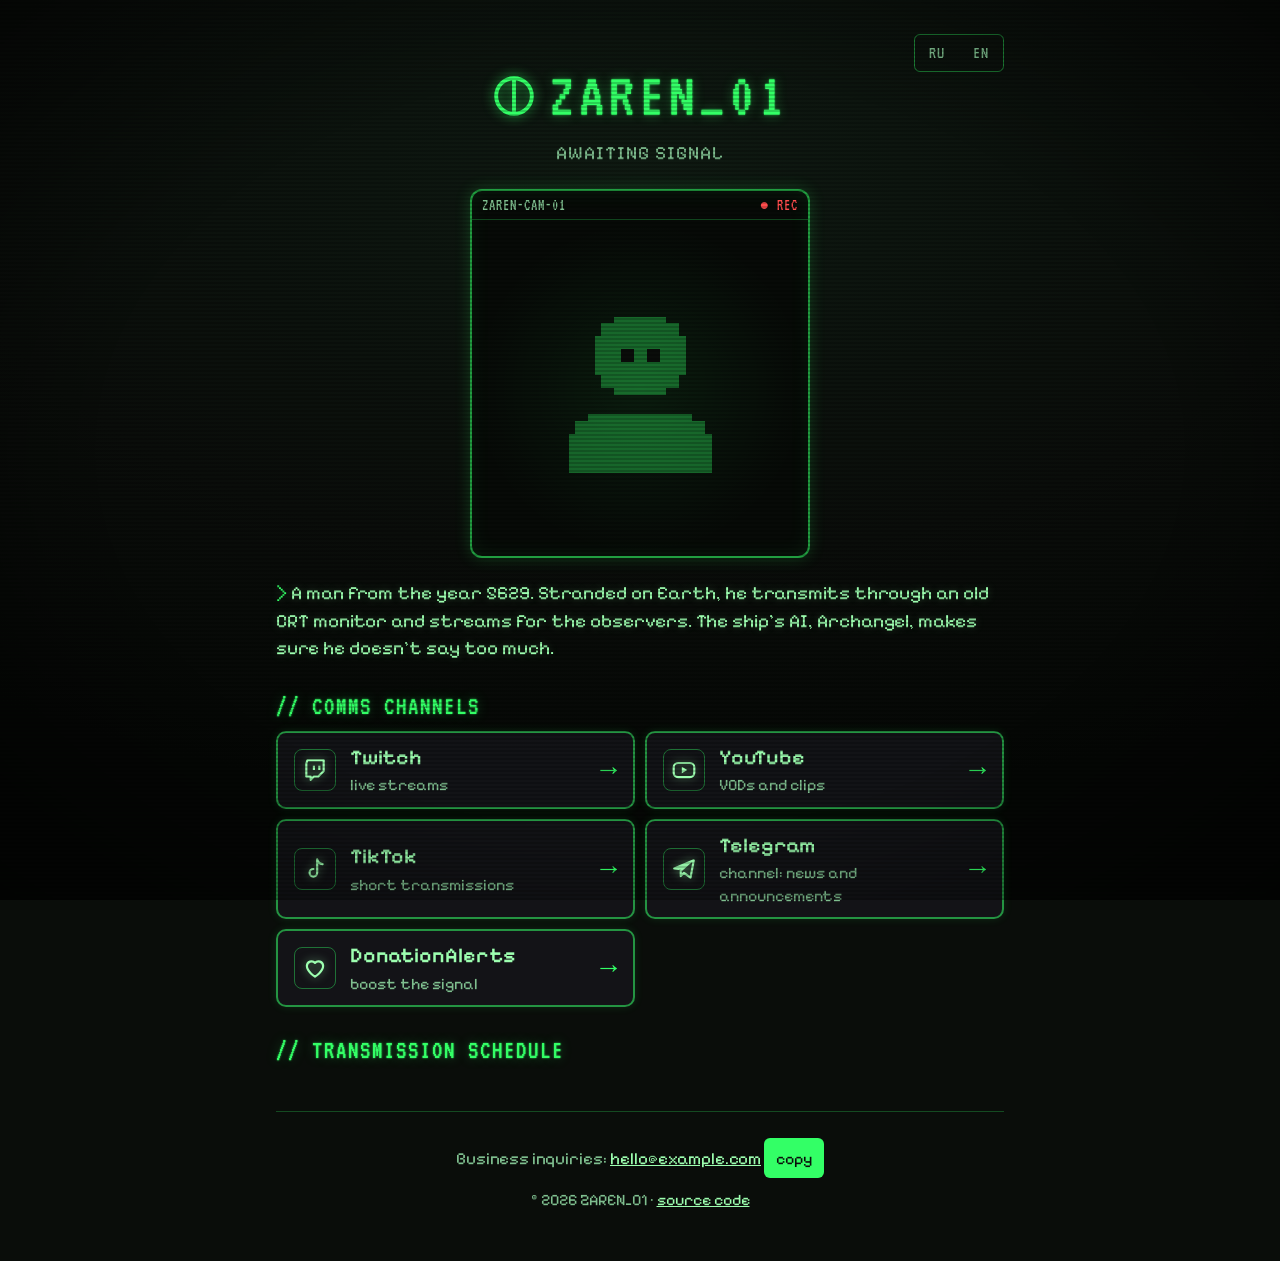
==== index.html @ 7e60ce32 "Блок 1: каркас — config.json, шрифты на сайте, шапка, язык RU/EN, каналы связи, подвал" ====
<!doctype html>
<html lang="ru">
<head>
<meta charset="utf-8">
<meta name="viewport" content="width=device-width, initial-scale=1">
<title>ZAREN_01 — сигнал из 5629 года</title>
<meta name="description" content="Зарен — человек из 5629 года. Эфиры, ссылки, расписание.">
<meta name="theme-color" content="#0a0d0a">
<!-- Превью для Telegram / Discord / VK. Ботам JS не выполняется — поэтому эти строки правятся прямо здесь. -->
<meta property="og:type" content="website">
<meta property="og:title" content="ZAREN_01 — сигнал из 5629 года">
<meta property="og:description" content="Человек из будущего выходит на связь. Эфиры, ссылки, расписание.">
<meta property="og:image" content="assets/og-image.png">
<meta name="twitter:card" content="summary_large_image">
<link rel="icon" href="assets/favicon.svg" type="image/svg+xml">
<link rel="icon" href="assets/favicon.png" type="image/png" sizes="64x64">
<link rel="preload" href="assets/fonts/pixelify-cyrillic.woff2" as="font" type="font/woff2" crossorigin>
<link rel="preload" href="assets/fonts/vt323-latin.woff2" as="font" type="font/woff2" crossorigin>
<link rel="stylesheet" href="css/style.css">
</head>
<body>
<div class="crt" aria-hidden="true"></div>

<!-- Иконки площадок (используются через <use href="#i-...">) -->
<svg width="0" height="0" style="position:absolute" aria-hidden="true">
  <symbol id="i-twitch" viewBox="0 0 24 24"><path fill="none" stroke="currentColor" stroke-width="2" stroke-linejoin="round" d="M5 3h15v10l-5 5h-4l-3 3v-3H4V6z"/><path stroke="currentColor" stroke-width="2" d="M11 8v4M16 8v4"/></symbol>
  <symbol id="i-youtube" viewBox="0 0 24 24"><rect x="2.5" y="5.5" width="19" height="13" rx="4" fill="none" stroke="currentColor" stroke-width="2"/><path fill="currentColor" d="M10 9v6l5-3z"/></symbol>
  <symbol id="i-tiktok" viewBox="0 0 24 24"><path fill="none" stroke="currentColor" stroke-width="2" stroke-linecap="round" d="M14 3v12.5a3.5 3.5 0 1 1-3.5-3.5M14 3c.5 2.6 2.3 4.2 5 4.5"/></symbol>
  <symbol id="i-telegram" viewBox="0 0 24 24"><path fill="none" stroke="currentColor" stroke-width="2" stroke-linejoin="round" d="M3 11.5 21 4l-3 16-6-4.5-3 3v-5l9-8-11 6.5z"/></symbol>
  <symbol id="i-discord" viewBox="0 0 24 24"><path fill="none" stroke="currentColor" stroke-width="2" stroke-linejoin="round" d="M7 6c3-1.3 7-1.3 10 0 2 3 3 6.5 3 10.5-1.5 1.3-3.2 2.1-5 2.5l-1-2c-1.3.3-2.7.3-4 0l-1 2c-1.8-.4-3.5-1.2-5-2.5C4 12.5 5 9 7 6z"/><circle cx="9.5" cy="12.5" r="1.4" fill="currentColor"/><circle cx="14.5" cy="12.5" r="1.4" fill="currentColor"/></symbol>
  <symbol id="i-donate" viewBox="0 0 24 24"><path fill="none" stroke="currentColor" stroke-width="2" stroke-linejoin="round" d="M12 20s-7.5-4.6-7.5-10A4.3 4.3 0 0 1 12 7.3 4.3 4.3 0 0 1 19.5 10c0 5.4-7.5 10-7.5 10z"/></symbol>
  <symbol id="i-boosty" viewBox="0 0 24 24"><path fill="none" stroke="currentColor" stroke-width="2" stroke-linejoin="round" d="M8 3h5.5a3.5 3.5 0 0 1 0 7H8zM8 10h6.5a4 4 0 0 1 0 8H8zM8 3v18"/></symbol>
  <symbol id="i-antenna" viewBox="0 0 24 24"><path fill="none" stroke="currentColor" stroke-width="2" stroke-linecap="round" stroke-linejoin="round" d="M5 4a10 10 0 0 0 9 14M5 4l11 5M10 6.3 7.5 12.5M12 20l-4 1h8l-2-3"/><circle cx="17" cy="9.5" r="1.5" fill="currentColor"/></symbol>
  <symbol id="i-link" viewBox="0 0 24 24"><path fill="none" stroke="currentColor" stroke-width="2" stroke-linecap="round" d="M10 14a4 4 0 0 0 6 0l3-3a4 4 0 0 0-6-6l-1 1M14 10a4 4 0 0 0-6 0l-3 3a4 4 0 0 0 6 6l1-1"/></symbol>
</svg>

<div class="page">
  <!-- 1. Шапка -->
  <header class="top">
    <div class="lang" role="group" aria-label="Язык / Language">
      <button type="button" data-lang="ru" aria-pressed="true">RU</button><button type="button" data-lang="en" aria-pressed="false">EN</button>
    </div>
    <div class="brand">
      <svg class="sym" id="sym" viewBox="0 0 40 40" role="img" aria-label="Символ Зарена"><circle cx="20" cy="20" r="15.5" fill="none" stroke="currentColor" stroke-width="3.4"/><line x1="20" y1="4.5" x2="20" y2="35.5" stroke="currentColor" stroke-width="3.4"/></svg>
      <h1 id="siteName">ZAREN_01</h1>
    </div>
    <!-- строка статуса: заполняется скриптом (в эфире / ожидается + ближайший сеанс) -->
    <p class="status wait" id="status" aria-live="polite"><span data-t="statusWait">СИГНАЛ ОЖИДАЕТСЯ</span></p>
  </header>

  <!-- 2. Аватар -->
  <section class="cam" id="blk-avatar" data-block="avatar">
    <div class="cam-bar" aria-hidden="true"><span>ZAREN-CAM-01</span><span class="rec">● REC</span></div>
    <div class="cam-view" id="camView" role="img" aria-label="Зарен, пиксельный аватар" data-t-aria="avatarLabel">
      <svg class="avatar-ph" viewBox="0 0 32 32" aria-hidden="true" shape-rendering="crispEdges">
        <path fill="currentColor" d="M12 5h8v1h2v2h1v6h-1v2h-2v1h-8v-1h-2v-2H9V8h1V6h2zM8 20h16v1h2v2h1v6H5v-6h1v-2h2z"/>
        <rect x="13" y="10" width="2" height="2" fill="#0a0d0a"/><rect x="17" y="10" width="2" height="2" fill="#0a0d0a"/>
      </svg>
    </div>
  </section>

  <!-- 3. Кто это -->
  <p class="about" id="blk-about" data-block="about"><span class="prompt" aria-hidden="true">&gt;</span> <span data-t="about">Человек из 5629 года. Застрял на Земле, выходит на связь через старый ЭЛТ-монитор и ведёт эфиры для наблюдателей.</span></p>

  <!-- 4. Каналы связи (кнопки строятся из config.json) -->
  <section id="blk-links" data-block="links" aria-labelledby="h-links">
    <h2 id="h-links" data-t="linksTitle">// КАНАЛЫ СВЯЗИ</h2>
    <div class="links" id="links"></div>
  </section>

  <!-- 5–6. Расписание и таймер -->
  <section id="blk-schedule" data-block="schedule" aria-labelledby="h-sched">
    <h2 id="h-sched" data-t="scheduleTitle">// РАСПИСАНИЕ СЕАНСОВ</h2>
    <div class="timer" id="timer" data-block="timer" hidden></div>
    <table class="sched" id="sched"></table>
    <p class="tz" id="tz"></p>
  </section>

  <!-- 7. Подвал -->
  <footer>
    <p><span data-t="collab">Сотрудничество:</span> <a class="mail" id="mail" href="#"></a> <button type="button" class="copy" id="copyMail" data-t="copy">скопировать</button></p>
    <p class="small">© <span id="year">2026</span> ZAREN_01 · <a id="source" href="#" data-t="source">исходники</a><span id="termHint" hidden> · <span data-t="terminalHint">нажмите</span> <kbd>~</kbd></span></p>
  </footer>
</div>

<noscript><p class="noscript">Для расписания и статуса эфира нужен JavaScript.</p></noscript>

<script src="js/main.js"></script>
</body>
</html>
---- css/style.css ----
/* ================== ШРИФТЫ (лежат на сайте — никаких запросов к Google) ==================
   Pixelify Sans — русский и основной текст, VT323 — латинские «экранные» надписи и цифры.
   Оба шрифта — SIL Open Font License, см. assets/fonts/OFL.txt */
@font-face { font-family: 'Pixelify Sans'; font-weight: 400 700; font-display: swap;
  src: url(../assets/fonts/pixelify-cyrillic.woff2) format('woff2'); unicode-range: U+0301, U+0400-045F, U+0490-0491, U+04B0-04B1, U+2116; }
@font-face { font-family: 'Pixelify Sans'; font-weight: 400 700; font-display: swap;
  src: url(../assets/fonts/pixelify-latin.woff2) format('woff2'); unicode-range: U+0000-00FF, U+0131, U+0152-0153, U+02BB-02BC, U+02C6, U+02DA, U+02DC, U+2000-206F, U+20AC, U+2122, U+2191, U+2193, U+2212, U+2215, U+FEFF, U+FFFD; }
@font-face { font-family: 'VT323'; font-weight: 400; font-display: swap;
  src: url(../assets/fonts/vt323-latin.woff2) format('woff2'); unicode-range: U+0000-00FF, U+2000-206F, U+2190-2193, U+25CF; }

/* ================== ПАЛИТРА ================== */
:root {
  --bg: #0a0d0a;
  --fg: #33ff66;
  --hi: #9dffb0;
  --echo: #9b5cff;
  --err: #ff4d4d;
  --graphite: #16161a;
  --dim: #7fbf8f;                       /* второстепенный текст: всё ещё контрастный (≈8:1 на фоне) */
  --font: 'Pixelify Sans', 'VT323', monospace;
  --font-osd: 'VT323', 'Pixelify Sans', monospace;
  --glow: 0 0 2px rgba(51,255,102,.8), 0 0 12px rgba(51,255,102,.35);
}

* { box-sizing: border-box; }
html { -webkit-text-size-adjust: 100%; }
body {
  margin: 0; min-height: 100vh; color: var(--fg); font: 18px/1.45 var(--font);
  background: radial-gradient(ellipse 90% 70% at 50% 20%, #0f1a12 0%, var(--bg) 60%, #050705 100%) fixed, var(--bg);
}
a { color: var(--hi); }
:focus-visible { outline: 3px solid var(--hi); outline-offset: 3px; border-radius: 4px; }

/* лёгкие scanlines и виньетка поверх всего — не мешают кликам */
.crt {
  position: fixed; inset: 0; pointer-events: none; z-index: 50;
  background:
    repeating-linear-gradient(to bottom, transparent 0 2px, rgba(0,0,0,.18) 2px 4px),
    radial-gradient(ellipse at center, transparent 60%, rgba(0,0,0,.45));
}

.page { max-width: 560px; margin: 0 auto; padding: 18px 16px 40px; }

/* ================== 1. ШАПКА ================== */
.top { position: relative; text-align: center; padding-top: 30px; }
.lang { position: absolute; right: 0; top: 0; display: flex; border: 1px solid rgba(51,255,102,.5); border-radius: 6px; overflow: hidden; }
.lang button {
  font: 18px/1 var(--font-osd); letter-spacing: 1px; color: var(--dim); background: transparent;
  border: 0; padding: 6px 10px; min-width: 44px; min-height: 36px; cursor: pointer;
}
.lang button.on { color: var(--bg); background: var(--fg); }
.brand { display: flex; align-items: center; justify-content: center; gap: 12px; }
.sym { width: 46px; height: 46px; filter: drop-shadow(0 0 6px rgba(51,255,102,.7)); cursor: pointer; }
h1 { margin: 0; font: 64px/1 var(--font-osd); letter-spacing: 4px; text-shadow: var(--glow); }
.status { margin: 12px 0 0; min-height: 1.4em; font: 19px/1.4 var(--font); letter-spacing: 1px; }
.status.live { color: var(--hi); }
.status.live i { font-style: normal; color: var(--err); text-shadow: 0 0 8px var(--err); animation: blink 1s steps(1) infinite; }
.status.live a { margin-left: .4em; }
.status.wait { color: var(--dim); }
.status .next { white-space: nowrap; }
@keyframes blink { 50% { opacity: .15; } }

/* ================== 2. АВАТАР ================== */
.cam { margin: 22px auto 0; max-width: 340px; border: 2px solid rgba(51,255,102,.6); border-radius: 12px;
  box-shadow: 0 0 16px rgba(51,255,102,.2), inset 0 0 20px rgba(51,255,102,.08); overflow: hidden; background: #070a07; }
.cam-bar { display: flex; justify-content: space-between; padding: 4px 10px; font: 16px/1.3 var(--font-osd);
  letter-spacing: 1px; color: var(--dim); border-bottom: 1px solid rgba(51,255,102,.3); }
.cam-bar .rec { color: var(--err); animation: blink 1.6s steps(1) infinite; }
.cam-view { position: relative; aspect-ratio: 1; display: grid; place-items: center;
  background: radial-gradient(ellipse at center, rgba(51,255,102,.08), transparent 70%); }
.avatar-ph { width: 62%; color: rgba(51,255,102,.35); }

/* ================== 3. КТО ЭТО ================== */
.about { margin: 22px 0 6px; color: var(--hi); font-size: 19px; text-shadow: 0 0 8px rgba(157,255,176,.25); }
.prompt { color: var(--fg); }

/* ================== 4. КАНАЛЫ СВЯЗИ ================== */
h2 { margin: 30px 0 12px; font: 26px/1 var(--font-osd); letter-spacing: 2px; color: var(--fg); text-shadow: var(--glow); }
.links { display: grid; gap: 10px; }
.link {
  display: flex; align-items: center; gap: 14px; min-height: 64px; padding: 10px 16px;
  color: var(--fg); text-decoration: none; background: rgba(22,22,26,.85);
  border: 2px solid rgba(51,255,102,.55); border-radius: 10px;
  box-shadow: 0 0 10px rgba(51,255,102,.12); transition: background .15s, border-color .15s, transform .1s;
}
.link:hover, .link:focus-visible { background: rgba(51,255,102,.12); border-color: var(--hi); }
.link:active { transform: translateY(1px); }
.ico { width: 42px; height: 42px; flex: none; display: grid; place-items: center;
  border: 1px solid rgba(51,255,102,.4); border-radius: 8px; color: var(--hi); }
.ico svg { width: 26px; height: 26px; filter: drop-shadow(0 0 4px rgba(157,255,176,.5)); }
.lt { flex: 1; min-width: 0; display: flex; flex-direction: column; }
.lt b { font-weight: 600; font-size: 21px; color: var(--hi); overflow-wrap: anywhere; }
.lt small { font-size: 16px; color: var(--dim); }
.go { font: 28px/1 var(--font-osd); color: var(--fg); }

/* ================== 5–6. РАСПИСАНИЕ И ТАЙМЕР ================== */
.timer { text-align: center; padding: 14px; border: 1px dashed rgba(51,255,102,.45); border-radius: 10px; margin-bottom: 14px; }
.timer small { display: block; font-size: 17px; letter-spacing: 2px; color: var(--dim); }
.timer b { display: block; font: 46px/1.1 var(--font-osd); letter-spacing: 2px; color: var(--hi); text-shadow: 0 0 12px rgba(157,255,176,.5); font-weight: normal; }
.timer b u { text-decoration: none; font: 26px var(--font); margin: 0 .35em 0 .05em; }   /* д / ч / м — пиксельной кириллицей */
.timer.live b { font: 26px/1.3 var(--font); color: var(--hi); }
.sched { width: 100%; border-collapse: collapse; font-size: 18px; }
.sched th { text-align: left; width: 3.2em; color: var(--hi); font-weight: 500; }
.sched td, .sched th { padding: 8px 4px; border-bottom: 1px solid rgba(51,255,102,.18); vertical-align: top; }
.sched .local { text-align: right; color: var(--dim); }
.sched .note { display: block; font-size: 16px; color: var(--dim); }
.tz { margin: 8px 0 0; font-size: 16px; color: var(--dim); }

/* ================== 7. ПОДВАЛ ================== */
footer { margin-top: 36px; padding-top: 16px; border-top: 1px solid rgba(51,255,102,.25); text-align: center; font-size: 17px; color: var(--dim); }
footer p { margin: 10px 0; }
.mail { color: var(--hi); overflow-wrap: anywhere; }
.copy { font: 16px var(--font); color: var(--bg); background: var(--fg); border: 0; border-radius: 6px; padding: 6px 12px; min-height: 40px; cursor: pointer; }
.small { font-size: 16px; }
kbd { font: 18px var(--font-osd); border: 1px solid rgba(51,255,102,.5); border-radius: 4px; padding: 0 6px; }
.noscript { text-align: center; color: var(--dim); }
[hidden] { display: none !important; }

/* на широком экране каналы связи — в две колонки */
@media (min-width: 720px) {
  .page { max-width: 760px; padding-top: 34px; }
  .links { grid-template-columns: 1fr 1fr; }
}

/* меньше движения — без мигания и глитчей */
@media (prefers-reduced-motion: reduce) {
  *, *::before, *::after { animation: none !important; transition: none !important; }
}
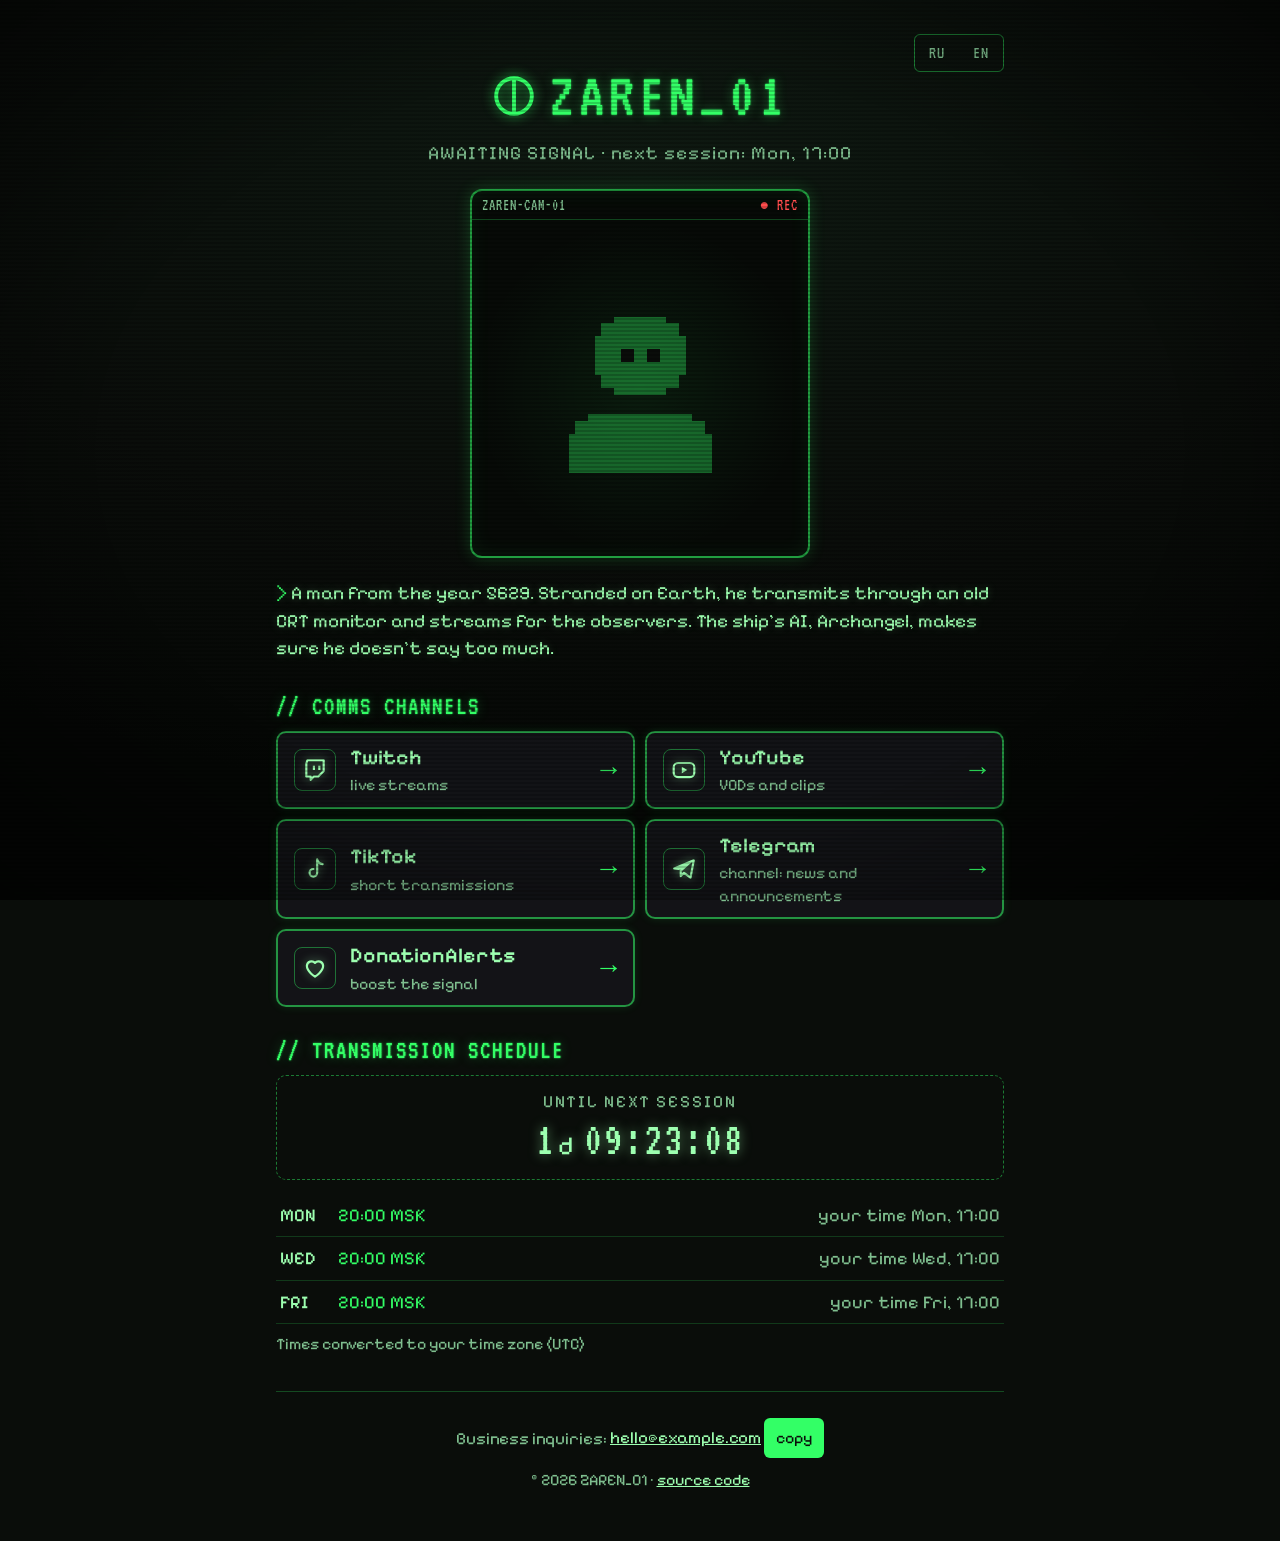
==== commit 1bddac38: "Блок 2: расписание с пересчётом в часовой пояс посетителя, таймер до дебюта / следующего сеанса" ====
--- a/index.html
+++ b/index.html
@@ -86,5 +86,6 @@
 <noscript><p class="noscript">Для расписания и статуса эфира нужен JavaScript.</p></noscript>
 
 <script src="js/main.js"></script>
+<script src="js/schedule.js"></script>
 </body>
 </html>
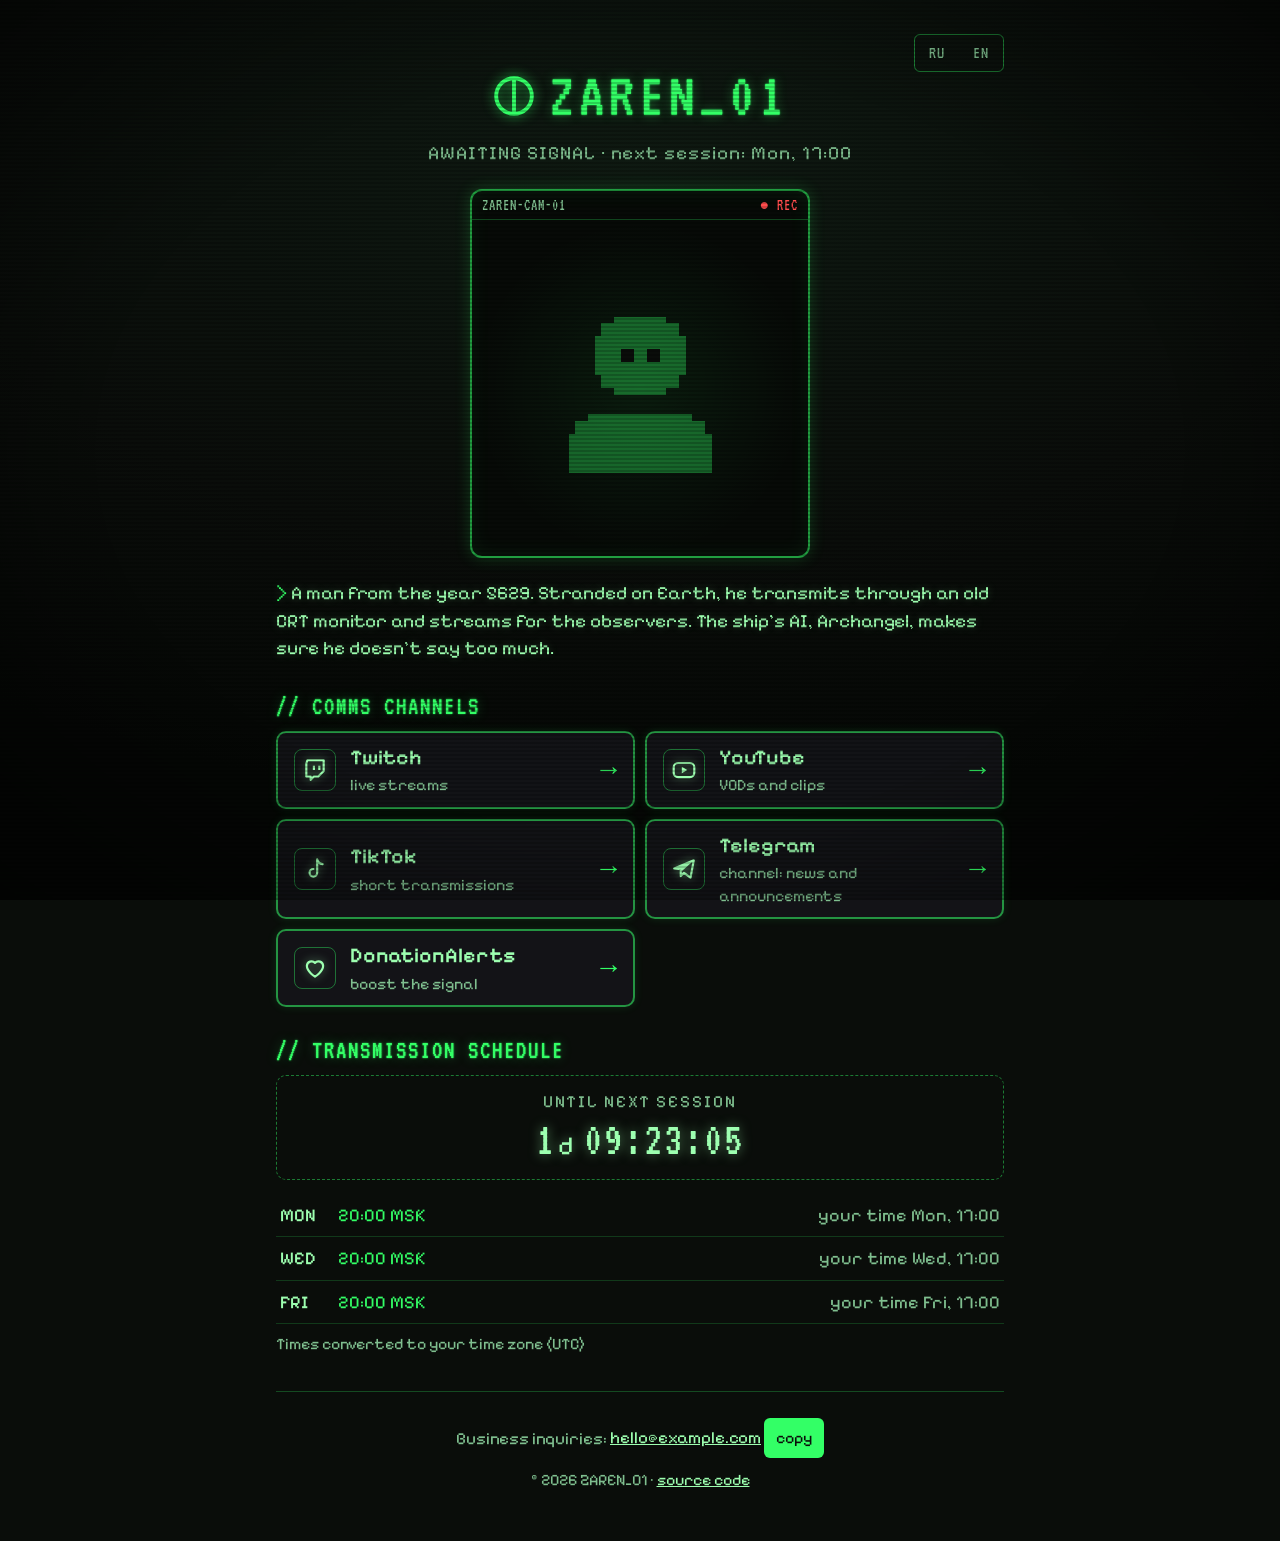
==== commit f7e3e8f5: "Блок 3: статус эфира через DecAPI без токена, запасной вариант — расписание; поддержка своего сервер" ====
--- a/index.html
+++ b/index.html
@@ -87,5 +87,6 @@
 
 <script src="js/main.js"></script>
 <script src="js/schedule.js"></script>
+<script src="js/live.js"></script>
 </body>
 </html>
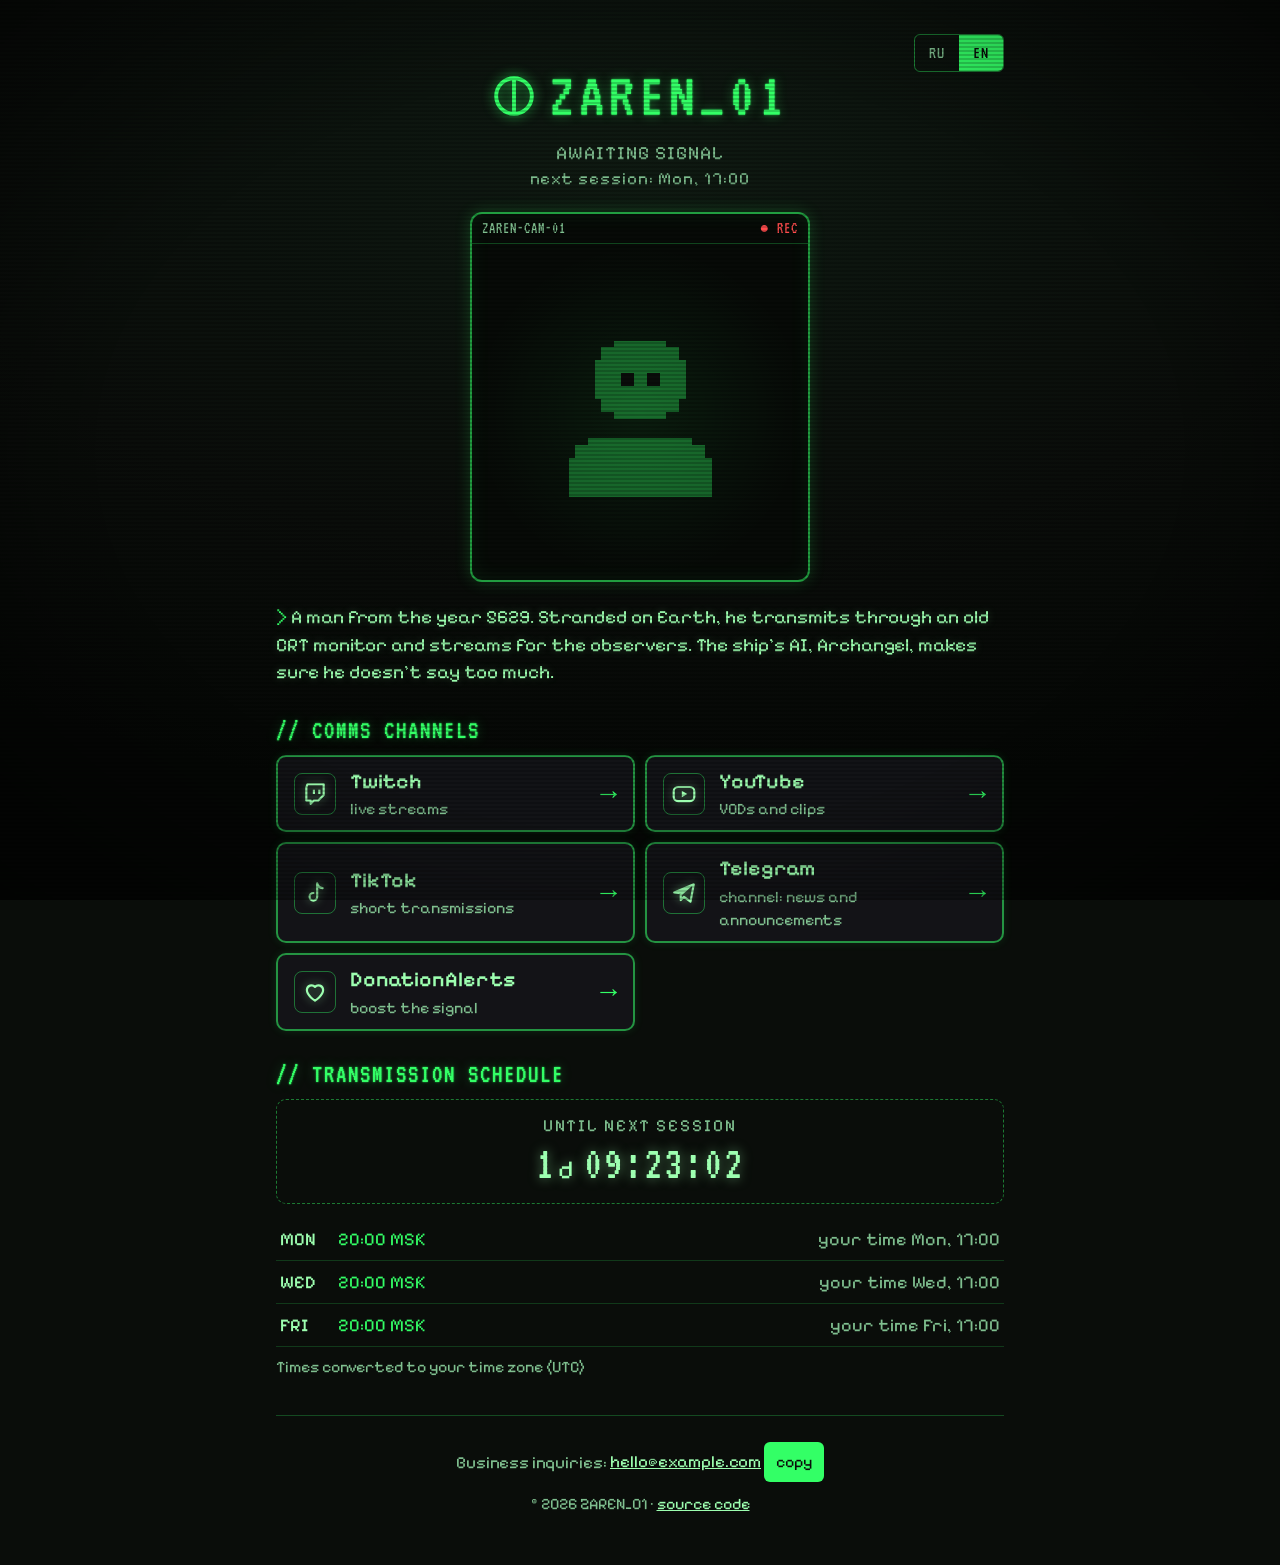
==== commit 6ab1e9ad: "Блок 4: аватар — спрайт из assets, моргание (2 кадра), редкий фиолетовый глитч ЭХО; заглушка-силуэт;" ====
--- a/index.html
+++ b/index.html
@@ -54,7 +54,7 @@
     <div class="cam-view" id="camView" role="img" aria-label="Зарен, пиксельный аватар" data-t-aria="avatarLabel">
       <svg class="avatar-ph" viewBox="0 0 32 32" aria-hidden="true" shape-rendering="crispEdges">
         <path fill="currentColor" d="M12 5h8v1h2v2h1v6h-1v2h-2v1h-8v-1h-2v-2H9V8h1V6h2zM8 20h16v1h2v2h1v6H5v-6h1v-2h2z"/>
-        <rect x="13" y="10" width="2" height="2" fill="#0a0d0a"/><rect x="17" y="10" width="2" height="2" fill="#0a0d0a"/>
+        <rect class="eye" x="13" y="10" width="2" height="2" fill="#0a0d0a"/><rect class="eye" x="17" y="10" width="2" height="2" fill="#0a0d0a"/>
       </svg>
     </div>
   </section>
@@ -88,5 +88,6 @@
 <script src="js/main.js"></script>
 <script src="js/schedule.js"></script>
 <script src="js/live.js"></script>
+<script src="js/avatar.js"></script>
 </body>
 </html>
--- a/css/style.css
+++ b/css/style.css
@@ -48,7 +48,7 @@
   font: 18px/1 var(--font-osd); letter-spacing: 1px; color: var(--dim); background: transparent;
   border: 0; padding: 6px 10px; min-width: 44px; min-height: 36px; cursor: pointer;
 }
-.lang button.on { color: var(--bg); background: var(--fg); }
+.lang button[aria-pressed="true"] { color: var(--bg); background: var(--fg); }
 .brand { display: flex; align-items: center; justify-content: center; gap: 12px; }
 .sym { width: 46px; height: 46px; filter: drop-shadow(0 0 6px rgba(51,255,102,.7)); cursor: pointer; }
 h1 { margin: 0; font: 64px/1 var(--font-osd); letter-spacing: 4px; text-shadow: var(--glow); }
@@ -57,7 +57,8 @@
 .status.live i { font-style: normal; color: var(--err); text-shadow: 0 0 8px var(--err); animation: blink 1s steps(1) infinite; }
 .status.live a { margin-left: .4em; }
 .status.wait { color: var(--dim); }
-.status .next { white-space: nowrap; }
+.status .next { display: block; font-size: 17px; }   /* «ближайший сеанс: …» — отдельной строкой, чтобы влезало в 360 px */
+.status .next .dot { display: none; }
 @keyframes blink { 50% { opacity: .15; } }
 
 /* ================== 2. АВАТАР ================== */
@@ -69,6 +70,29 @@
 .cam-view { position: relative; aspect-ratio: 1; display: grid; place-items: center;
   background: radial-gradient(ellipse at center, rgba(51,255,102,.08), transparent 70%); }
 .avatar-ph { width: 62%; color: rgba(51,255,102,.35); }
+.avatar-ph .eye { transform-box: fill-box; transform-origin: center; }
+.avatar-ph.blinking .eye { transform: scaleY(.2); }
+/* спрайт: два кадра друг на друге, пиксели не размываются */
+.sprite { position: absolute; inset: 6%; width: 88%; height: 88%; object-fit: contain; image-rendering: pixelated; user-select: none; }
+.smooth .sprite { image-rendering: auto; }
+.sprite.blink { visibility: hidden; }
+.sprite.blink.on { visibility: visible; }
+/* фиолетовый глитч ЭХО: сдвиг, разнос цветов, полосы и вспышка (~0.5 сек) */
+.cam-view.glitch { animation: camGlitch .5s steps(1); }
+.cam-view.glitch > .sprite, .cam-view.glitch > .avatar-ph { animation: spriteGlitch .5s steps(1); }
+.cam-view::after { content: ""; position: absolute; inset: 0; pointer-events: none; opacity: 0;
+  background: repeating-linear-gradient(to bottom, rgba(155,92,255,.0) 0 6px, rgba(155,92,255,.45) 6px 9px), radial-gradient(ellipse, rgba(155,92,255,.35), transparent 70%); }
+.cam-view.glitch::after { animation: camFlash .5s steps(1); }
+@keyframes camGlitch { 0%, 100% { filter: none; } 20% { filter: hue-rotate(40deg) saturate(1.6); } 60% { filter: none; } 80% { filter: hue-rotate(-30deg); } }
+@keyframes spriteGlitch {
+  0%   { transform: translate(-6px, 0) skewX(-8deg); filter: drop-shadow(-4px 0 #ff2a7a) drop-shadow(4px 0 #2ad4ff); }
+  20%  { transform: translate(5px, 2px); filter: drop-shadow(0 0 10px #9b5cff) drop-shadow(3px 0 #9b5cff); clip-path: inset(20% 0 35% 0); }
+  40%  { transform: translate(-3px, -1px); filter: drop-shadow(-3px 0 #9b5cff); clip-path: none; }
+  60%  { transform: translate(8px, 0) skewX(10deg); filter: drop-shadow(5px 0 #ff2a7a) drop-shadow(-5px 0 #2ad4ff); clip-path: inset(55% 0 10% 0); }
+  80%  { transform: none; filter: drop-shadow(0 0 6px #9b5cff); clip-path: none; }
+  100% { transform: none; filter: none; }
+}
+@keyframes camFlash { 0% { opacity: .9; } 30% { opacity: .2; } 50% { opacity: .7; } 80%, 100% { opacity: 0; } }
 
 /* ================== 3. КТО ЭТО ================== */
 .about { margin: 22px 0 6px; color: var(--hi); font-size: 19px; text-shadow: 0 0 8px rgba(157,255,176,.25); }
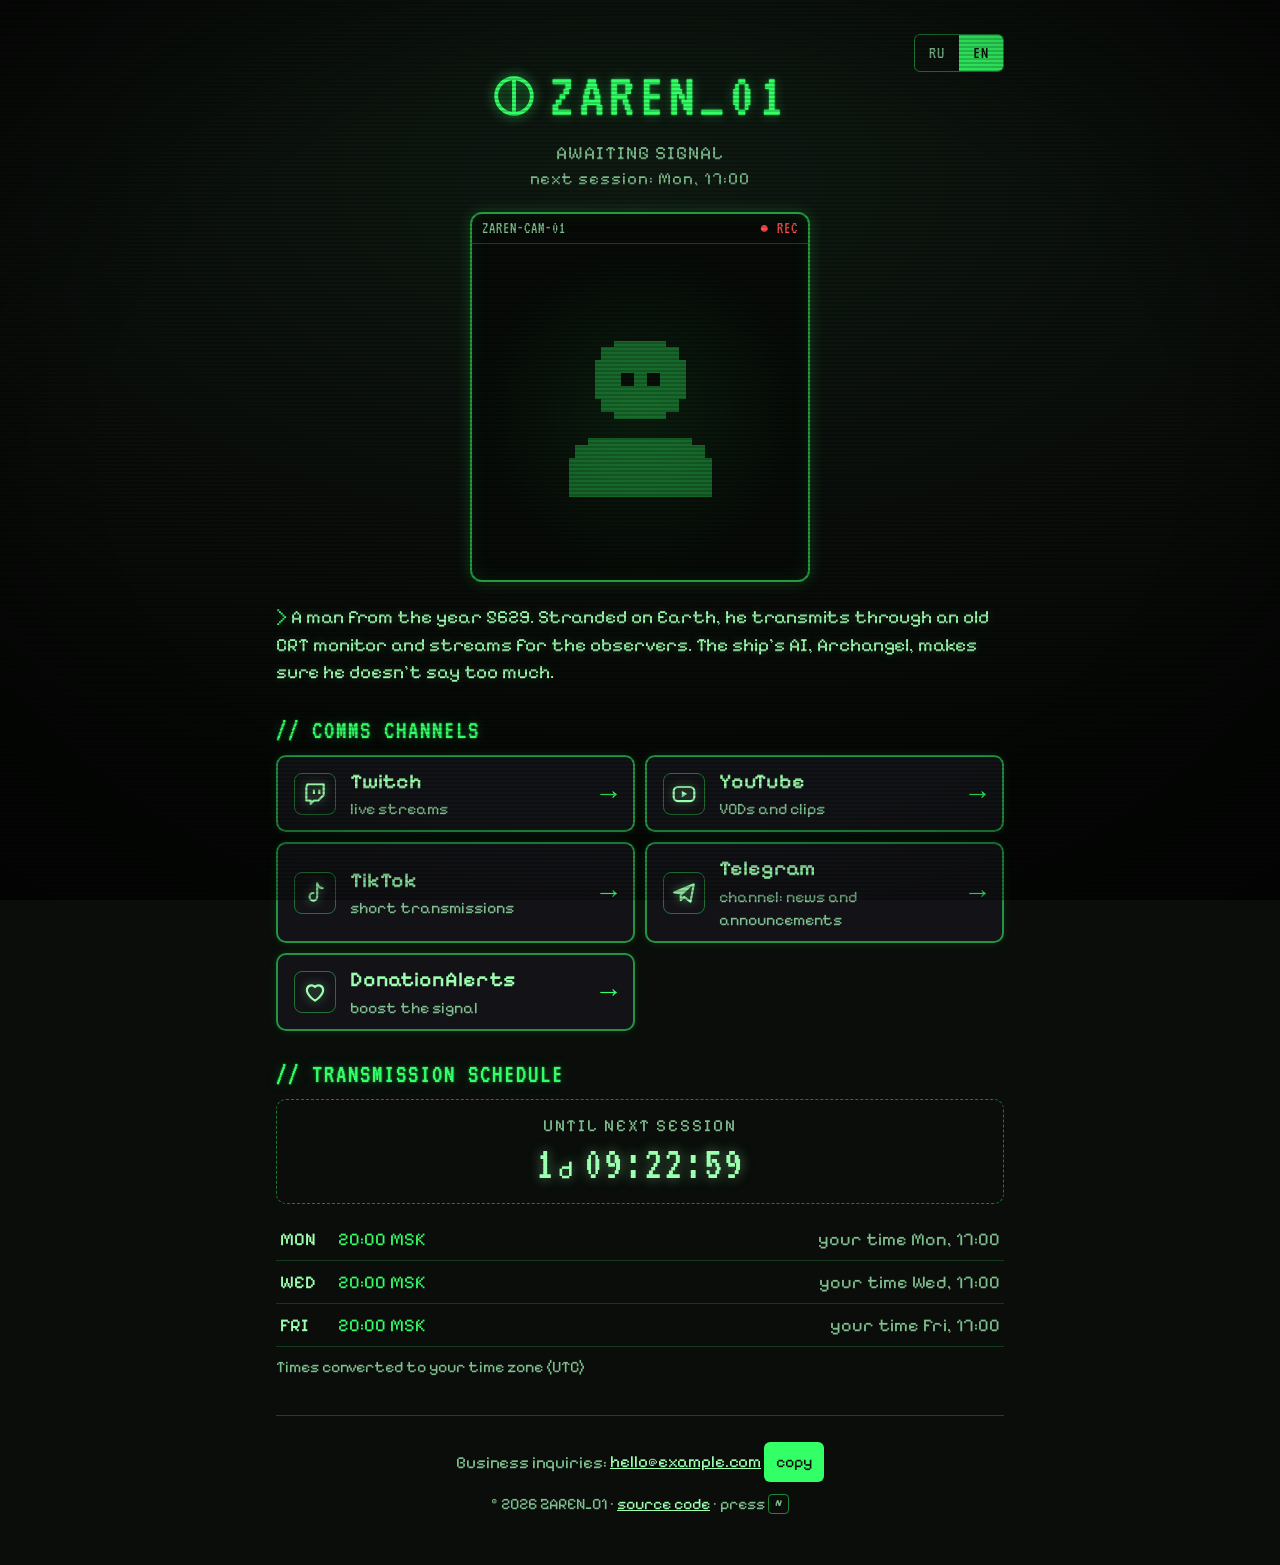
==== commit 73f2d448: "Блок 5: скрытый терминал (~ / Ё / 5 тапов по символу), команды и лор в data/terminal.json, глитч ech" ====
--- a/index.html
+++ b/index.html
@@ -89,5 +89,6 @@
 <script src="js/schedule.js"></script>
 <script src="js/live.js"></script>
 <script src="js/avatar.js"></script>
+<script src="js/terminal.js"></script>
 </body>
 </html>
--- a/css/style.css
+++ b/css/style.css
@@ -140,6 +140,48 @@
 .noscript { text-align: center; color: var(--dim); }
 [hidden] { display: none !important; }
 
+/* ================== ПАСХАЛКА: скрытый терминал ================== */
+.sym.tap { animation: symTap .25s steps(2); }
+@keyframes symTap { 50% { filter: drop-shadow(0 0 10px var(--hi)) brightness(1.6); transform: scale(.92); } }
+.term { position: fixed; inset: 0; z-index: 40; display: flex; align-items: center; justify-content: center; padding: 12px;
+  background: rgba(3,5,3,.82); backdrop-filter: blur(2px); }
+.term-win { width: min(720px, 100%); min-width: 0; height: min(560px, 86vh); display: flex; flex-direction: column;
+  background: #050805; border: 2px solid var(--fg); border-radius: 12px;
+  box-shadow: 0 0 24px rgba(51,255,102,.35), inset 0 0 30px rgba(51,255,102,.08); }
+.term-bar { display: flex; align-items: center; justify-content: space-between; gap: 10px; padding: 6px 8px 6px 14px;
+  font: 18px/1.2 var(--font); color: var(--dim); border-bottom: 1px solid rgba(51,255,102,.35); }
+.term-title { min-width: 0; overflow: hidden; text-overflow: ellipsis; white-space: nowrap; }
+.term-x { flex: none; width: 44px; height: 40px; font: 22px var(--font-osd); color: var(--fg); background: transparent;
+  border: 1px solid rgba(51,255,102,.5); border-radius: 8px; cursor: pointer; }
+.term-out { flex: 1; overflow-y: auto; padding: 12px 14px; font: 17px/1.45 var(--font); text-shadow: 0 0 6px rgba(51,255,102,.35); }
+.term-out p { margin: 0 0 2px; white-space: pre-wrap; overflow-wrap: anywhere; }
+.term-out .cmd { color: var(--dim); margin-top: 10px; }
+.term-out .hi { color: var(--hi); }
+.term-out .echo { color: #b98cff; text-shadow: 0 0 8px var(--echo); }
+.term-out .err { color: var(--err); }
+.term-line { border-top: 1px solid rgba(51,255,102,.35); padding: 8px 14px; }
+.term-line label { display: flex; align-items: center; gap: 8px; font: 17px var(--font); color: var(--hi); }
+.term-prompt { flex: none; max-width: 55%; overflow: hidden; text-overflow: ellipsis; white-space: nowrap; }
+.term-line input { flex: 1; min-width: 0; min-height: 40px; font: 18px var(--font); color: var(--fg); background: transparent;
+  border: 0; outline: none; caret-color: var(--hi); }
+.term-line:focus-within { box-shadow: inset 0 0 0 2px rgba(157,255,176,.45); border-radius: 0 0 10px 10px; }
+body.term-open { overflow: hidden; }
+
+/* команда echo: фиолетовый глитч всей страницы ~1 сек */
+body.echo-storm .page { animation: storm 1s steps(1); }
+body.echo-storm::after { content: ""; position: fixed; inset: 0; z-index: 45; pointer-events: none;
+  background: repeating-linear-gradient(to bottom, transparent 0 5px, rgba(155,92,255,.35) 5px 8px), radial-gradient(ellipse, rgba(155,92,255,.4), rgba(60,10,120,.6));
+  mix-blend-mode: screen; animation: stormFlash 1s steps(1) forwards; }
+@keyframes storm {
+  0% { transform: translate(-6px, 0) skewX(-4deg); filter: hue-rotate(80deg) saturate(1.8); }
+  15% { transform: translate(8px, 2px); filter: hue-rotate(110deg); }
+  30% { transform: translate(-3px, -2px) skewX(6deg); filter: hue-rotate(70deg) contrast(1.4); }
+  50% { transform: translate(5px, 0); filter: hue-rotate(120deg); }
+  70% { transform: translate(-2px, 1px); filter: hue-rotate(60deg); }
+  85%, 100% { transform: none; filter: none; }
+}
+@keyframes stormFlash { 0% { opacity: .9; } 20% { opacity: .3; } 40% { opacity: .8; } 65% { opacity: .2; } 85%, 100% { opacity: 0; } }
+
 /* на широком экране каналы связи — в две колонки */
 @media (min-width: 720px) {
   .page { max-width: 760px; padding-top: 34px; }
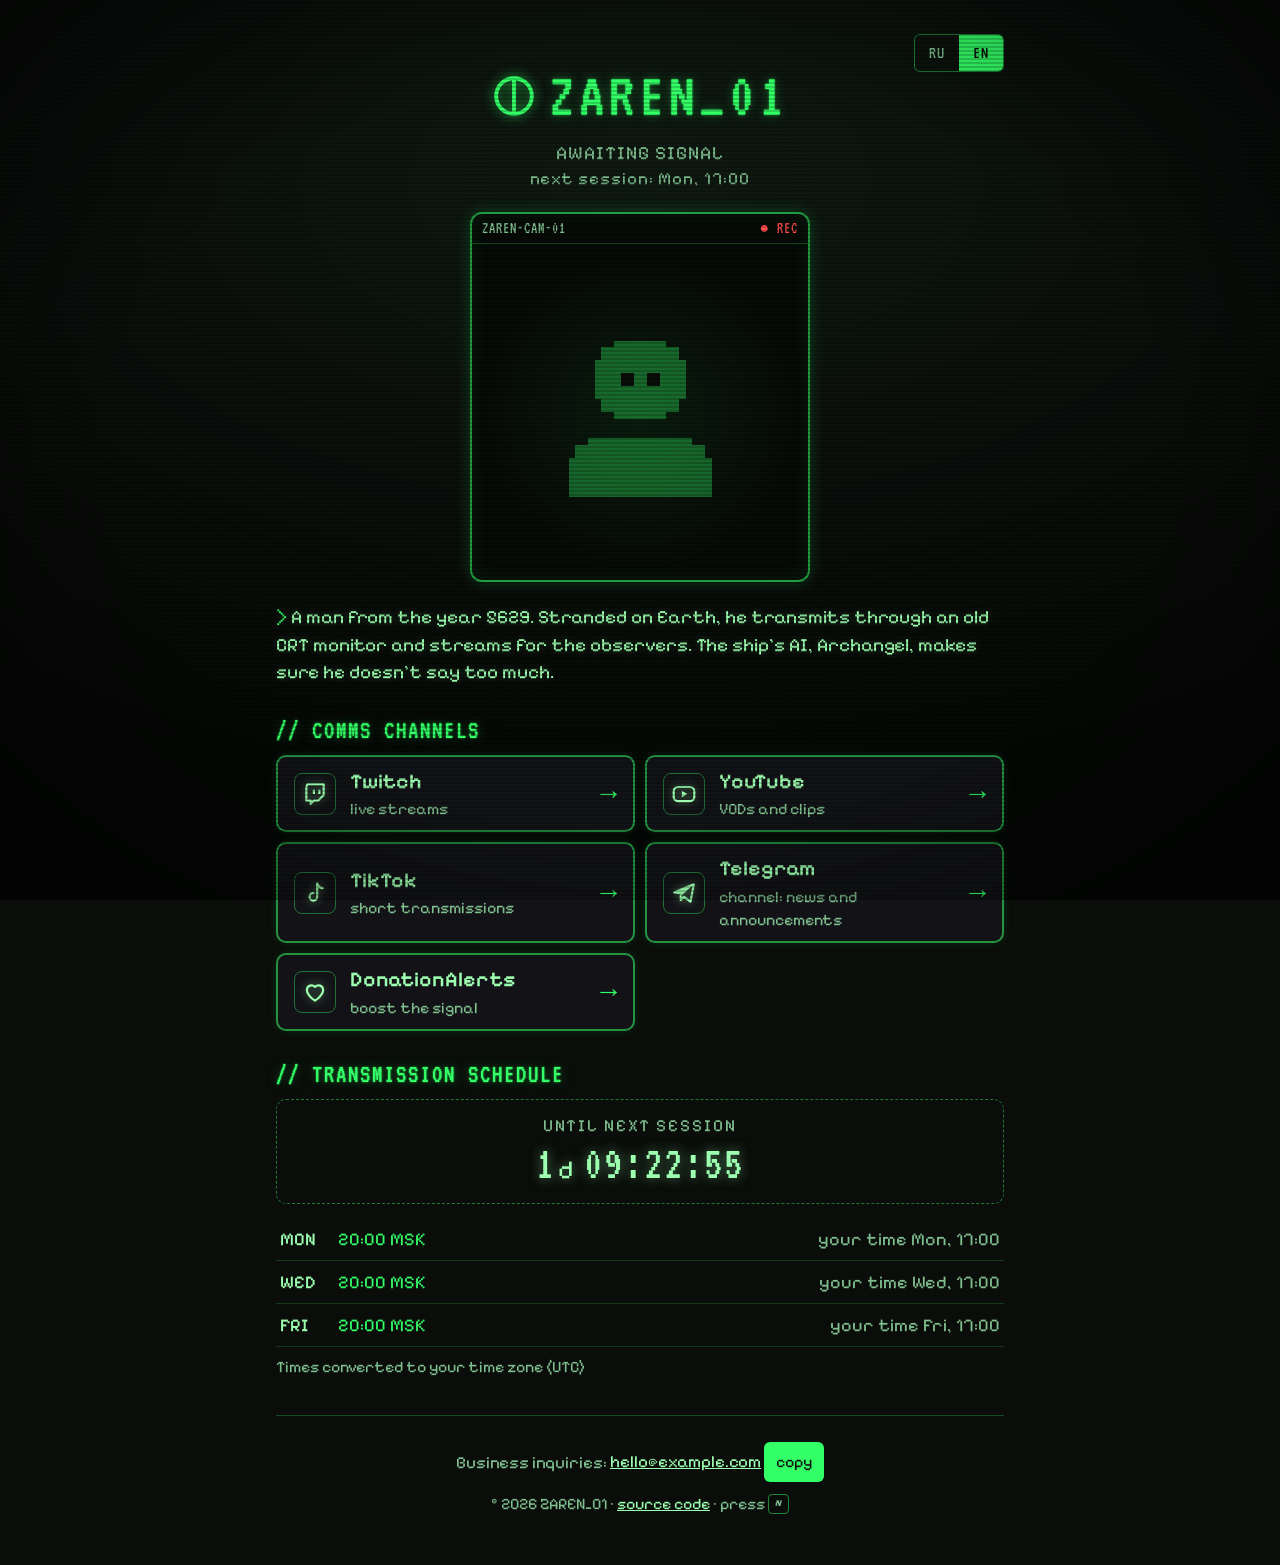
==== commit 42f0869f: "Блок 6: превью для мессенджеров (og-image), значки, страница 404, README с публикацией на GitHub Pag" ====
--- a/index.html
+++ b/index.html
@@ -6,14 +6,20 @@
 <title>ZAREN_01 — сигнал из 5629 года</title>
 <meta name="description" content="Зарен — человек из 5629 года. Эфиры, ссылки, расписание.">
 <meta name="theme-color" content="#0a0d0a">
-<!-- Превью для Telegram / Discord / VK. Ботам JS не выполняется — поэтому эти строки правятся прямо здесь. -->
+<!-- Превью для Telegram / Discord / VK. Боты не выполняют JS — поэтому эти строки правятся прямо здесь.
+     Адреса должны быть ПОЛНЫМИ (https://...). После подключения домена замените zaren-official.github.io на zaren.space (см. README). -->
 <meta property="og:type" content="website">
+<meta property="og:site_name" content="ZAREN_01">
 <meta property="og:title" content="ZAREN_01 — сигнал из 5629 года">
 <meta property="og:description" content="Человек из будущего выходит на связь. Эфиры, ссылки, расписание.">
-<meta property="og:image" content="assets/og-image.png">
+<meta property="og:url" content="https://zaren-official.github.io/">
+<meta property="og:image" content="https://zaren-official.github.io/assets/og-image.png">
+<meta property="og:image:width" content="1200">
+<meta property="og:image:height" content="630">
 <meta name="twitter:card" content="summary_large_image">
 <link rel="icon" href="assets/favicon.svg" type="image/svg+xml">
 <link rel="icon" href="assets/favicon.png" type="image/png" sizes="64x64">
+<link rel="apple-touch-icon" href="assets/apple-touch-icon.png">
 <link rel="preload" href="assets/fonts/pixelify-cyrillic.woff2" as="font" type="font/woff2" crossorigin>
 <link rel="preload" href="assets/fonts/vt323-latin.woff2" as="font" type="font/woff2" crossorigin>
 <link rel="stylesheet" href="css/style.css">
